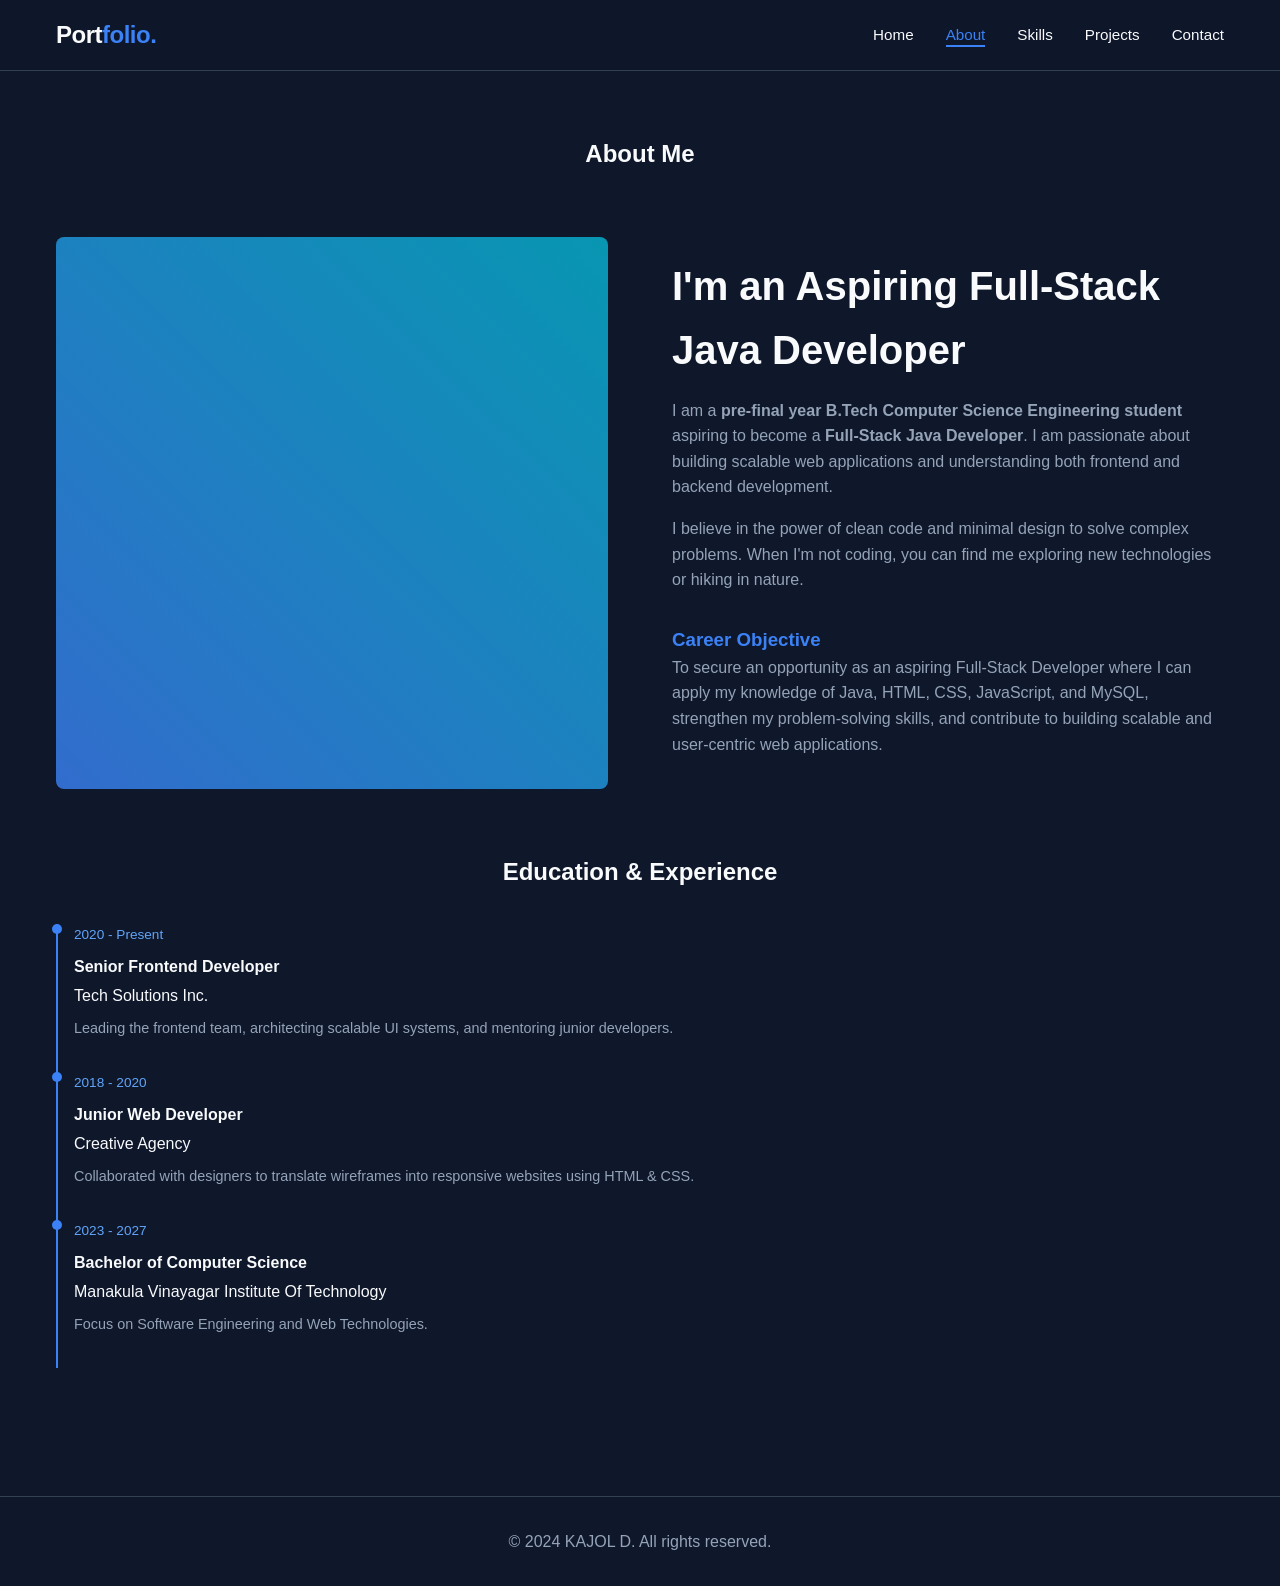
==== about.html @ 0f81b7f8 "Intial commit/ testing github pages" ====
<!DOCTYPE html>
<html lang="en">

<head>
    <meta charset="UTF-8">
    <meta name="viewport" content="width=device-width, initial-scale=1.0">
    <title>About Me | Portfolio</title>
    <link rel="stylesheet" href="css/style.css">
    <link rel="manifest" href="manifest.json">
</head>

<body>
    <header>
        <div class="container">
            <nav class="navbar">
                <a href="index.html" class="logo">Port<span>folio.</span></a>

                <input type="checkbox" id="nav-check">
                <label for="nav-check" class="menu-toggle">
                    <span class="bar"></span>
                    <span class="bar"></span>
                    <span class="bar"></span>
                </label>

                <ul class="nav-links">
                    <li><a href="index.html">Home</a></li>
                    <li><a href="about.html" class="active">About</a></li>
                    <li><a href="skills.html">Skills</a></li>
                    <li><a href="projects.html">Projects</a></li>
                    <li><a href="contact.html">Contact</a></li>
                </ul>
            </nav>
        </div>
    </header>

    <main>
        <section class="section">
            <div class="container">
                <h1 class="text-center" style="margin-bottom: var(--spacing-lg);">About Me</h1>

                <div class="about-grid">
                    <div class="about-image">
                        <!-- Placeholder for user profile image -->
                        <div
                            style="background: linear-gradient(45deg, var(--primary-color), var(--accent)); width: 100%; aspect-ratio: 1/1; border-radius: var(--radius); opacity: 0.8;">
                        </div>
                    </div>

                    <div class="about-text">
                        <h2>I'm an Aspiring Full-Stack Java Developer</h2>
                        <p> I am a <strong>pre-final year B.Tech Computer Science Engineering student</strong>
    aspiring to become a <strong>Full-Stack Java Developer</strong>. I am passionate
    about building scalable web applications and understanding both frontend and
    backend development.</p>
                        <p>I believe in the power of clean code and minimal design to solve complex problems. When I'm
                            not coding, you can find me exploring new technologies or hiking in nature.</p>

                        <div style="margin-top: 2rem;">
                            <h3 class="text-primary">Career Objective</h3>
                            <p> To secure an opportunity as an aspiring Full-Stack Developer where I can apply my knowledge of
    Java, HTML, CSS, JavaScript, and MySQL, strengthen my problem-solving skills, and contribute to
    building scalable and user-centric web applications.</p>
                        </div>
                    </div>
                </div>

                <div class="section">
                    <h2 class="text-center">Education & Experience</h2>
                    <div class="timeline">
                        <div class="timeline-item">
                            <span class="date">2020 - Present</span>
                            <h4>Senior Frontend Developer</h4>
                            <p>Tech Solutions Inc.</p>
                            <p style="font-size: 0.9rem; color: var(--text-muted); margin-top: 0.5rem;">Leading the
                                frontend team, architecting scalable UI systems, and mentoring junior developers.</p>
                        </div>
                        <div class="timeline-item">
                            <span class="date">2018 - 2020</span>
                            <h4>Junior Web Developer</h4>
                            <p>Creative Agency</p>
                            <p style="font-size: 0.9rem; color: var(--text-muted); margin-top: 0.5rem;">Collaborated
                                with designers to translate wireframes into responsive websites using HTML & CSS.</p>
                        </div>
                        <div class="timeline-item">
                            <span class="date">2023 - 2027</span>
                            <h4>Bachelor of Computer Science</h4>
                            <p>Manakula Vinayagar Institute Of Technology</p>
                            <p style="font-size: 0.9rem; color: var(--text-muted); margin-top: 0.5rem;">Focus on
                                Software Engineering and Web Technologies.</p>
                        </div>
                    </div>
                </div>
            </div>
        </section>
    </main>

    <footer>
        <div class="container">
            <p>&copy; 2024 KAJOL D. All rights reserved.</p>
        </div>
    </footer>
</body>

</html>
---- css/style.css ----
/* 
 * Portfolio Website - Main Stylesheet
 * Theme: Blue + Black
 * Tech: Pure CSS3 (No Frameworks)
 */

:root {
    --primary-color: #3b82f6; /* Modern Blue */
    --primary-dark: #2563eb;
    --primary-light: #60a5fa;
    --bg-color: #0f172a; /* deeply dark blue/black */
    --card-bg: #1e293b;
    --text-main: #f8fafc;
    --text-muted: #94a3b8;
    --accent: #06b6d4; /* Cyan accent */
    --border-color: #334155;
    
    --font-heading: -apple-system, BlinkMacSystemFont, "Segoe UI", Roboto, Helvetica, Arial, sans-serif;
    --font-body: -apple-system, BlinkMacSystemFont, "Segoe UI", Roboto, Helvetica, Arial, sans-serif;
    
    --spacing-xs: 0.5rem;
    --spacing-sm: 1rem;
    --spacing-md: 2rem;
    --spacing-lg: 4rem;
    
    --container-width: 1200px;
    --radius: 8px;
    --shadow: 0 4px 6px -1px rgba(0, 0, 0, 0.5), 0 2px 4px -1px rgba(0, 0, 0, 0.3);
}

/* Base Reset & Typography */
* {
    box-sizing: border-box;
    margin: 0;
    padding: 0;
}

body {
    font-family: var(--font-body);
    background-color: var(--bg-color);
    color: var(--text-main);
    line-height: 1.6;
    display: flex;
    flex-direction: column;
    min-height: 100vh;
}

a {
    text-decoration: none;
    color: inherit;
    transition: color 0.3s ease;
}

ul {
    list-style: none;
}

img {
    max-width: 100%;
    display: block;
}

/* Layout Utilities */
.container {
    width: 100%;
    max-width: var(--container-width);
    margin: 0 auto;
    padding: 0 var(--spacing-sm);
}

.section {
    padding: var(--spacing-lg) 0;
}

.text-center { text-align: center; }
.text-primary { color: var(--primary-color); }

.btn {
    display: inline-block;
    padding: 0.75rem 1.5rem;
    background-color: var(--primary-color);
    color: white;
    border-radius: var(--radius);
    font-weight: 600;
    transition: all 0.3s ease;
    border: 2px solid var(--primary-color);
    cursor: pointer;
}

.btn:hover {
    background-color: var(--primary-dark);
    border-color: var(--primary-dark);
    transform: translateY(-2px);
}

.btn-outline {
    background-color: transparent;
    color: var(--primary-color);
}

.btn-outline:hover {
    background-color: var(--primary-color);
    color: white;
}

/* Header & Navigation */
header {
    background-color: rgba(15, 23, 42, 0.95);
    backdrop-filter: blur(10px);
    border-bottom: 1px solid var(--border-color);
    position: sticky;
    top: 0;
    z-index: 1000;
}

.navbar {
    display: flex;
    justify-content: space-between;
    align-items: center;
    height: 70px;
}

.logo {
    font-size: 1.5rem;
    font-weight: 700;
    color: var(--text-main);
    letter-spacing: -0.5px;
}

.logo span {
    color: var(--primary-color);
}

.nav-links {
    display: flex;
    gap: var(--spacing-md);
}

.nav-links a {
    font-weight: 500;
    font-size: 0.95rem;
    position: relative;
    padding: 0.25rem 0;
}

.nav-links a::after {
    content: '';
    position: absolute;
    width: 0;
    height: 2px;
    bottom: 0;
    left: 0;
    background-color: var(--primary-color);
    transition: width 0.3s ease;
}

.nav-links a:hover::after,
.nav-links a.active::after {
    width: 100%;
}

.nav-links a:hover,
.nav-links a.active {
    color: var(--primary-color);
}

/* Mobile Menu (Checkbox Hack) */
.menu-toggle {
    display: none;
    flex-direction: column;
    cursor: pointer;
    gap: 5px;
}

.bar {
    width: 25px;
    height: 3px;
    background-color: var(--text-main);
    border-radius: 2px;
}

#nav-check {
    display: none;
}

/* Hero Section */
.hero {
    display: flex;
    align-items: center;
    justify-content: center;
    min-height: 80vh;
    text-align: center;
    background: radial-gradient(circle at top right, #1e293b 0%, transparent 40%),
                radial-gradient(circle at bottom left, #1e1b4b 0%, transparent 40%);
}

.hero-content h1 {
    font-size: 3.5rem;
    font-weight: 800;
    margin-bottom: var(--spacing-sm);
    line-height: 1.2;
}

.hero-content p {
    font-size: 1.25rem;
    color: var(--text-muted);
    margin-bottom: var(--spacing-md);
    max-width: 600px;
    margin-left: auto;
    margin-right: auto;
}

.hero-buttons {
    display: flex;
    gap: var(--spacing-sm);
    justify-content: center;
}

/* About Page */
.about-grid {
    display: grid;
    grid-template-columns: 1fr 1fr;
    gap: var(--spacing-lg);
    align-items: center;
}

.about-text h2 {
    font-size: 2.5rem;
    margin-bottom: var(--spacing-sm);
}

.about-text p {
    color: var(--text-muted);
    margin-bottom: var(--spacing-sm);
}

.timeline {
    margin-top: var(--spacing-md);
}

.timeline-item {
    border-left: 2px solid var(--primary-color);
    padding-left: var(--spacing-sm);
    padding-bottom: var(--spacing-md);
    position: relative;
}

.timeline-item::before {
    content: '';
    position: absolute;
    left: -6px;
    top: 0;
    width: 10px;
    height: 10px;
    background-color: var(--primary-color);
    border-radius: 50%;
}

.timeline-item h4 {
    color: var(--text-main);
    margin-bottom: 0.25rem;
}

.timeline-item .date {
    font-size: 0.85rem;
    color: var(--primary-light);
    margin-bottom: 0.5rem;
    display: block;
}

/* Skills Page */
.skills-grid {
    display: grid;
    grid-template-columns: repeat(auto-fit, minmax(300px, 1fr));
    gap: var(--spacing-md);
}

.skill-category {
    background-color: var(--card-bg);
    padding: var(--spacing-md);
    border-radius: var(--radius);
    box-shadow: var(--shadow);
    border: 1px solid var(--border-color);
}

.skill-category h3 {
    margin-bottom: var(--spacing-md);
    color: var(--primary-color);
    border-bottom: 1px solid var(--border-color);
    padding-bottom: 0.5rem;
}

.skill-item {
    margin-bottom: var(--spacing-sm);
}

.skill-info {
    display: flex;
    justify-content: space-between;
    margin-bottom: 0.25rem;
    font-size: 0.9rem;
}

.progress-bar {
    height: 8px;
    background-color: rgba(255,255,255,0.1);
    border-radius: 4px;
    overflow: hidden;
}

.progress {
    height: 100%;
    background-color: var(--primary-color);
    border-radius: 4px;
    width: 0;
    /* Animation helper usually requires JS or keyframes, we use simple width with transition */
    transition: width 1s ease-in-out; 
}

/* Projects Page */
.projects-grid {
    display: grid;
    grid-template-columns: repeat(auto-fill, minmax(300px, 1fr));
    gap: var(--spacing-md);
}

.project-card {
    background-color: var(--card-bg);
    border-radius: var(--radius);
    overflow: hidden;
    border: 1px solid var(--border-color);
    transition: transform 0.3s ease, border-color 0.3s ease;
}

.project-card:hover {
    transform: translateY(-5px);
    border-color: var(--primary-color);
}

.project-img {
    height: 200px;
    background-color: #334155; /* Placeholder color */
    display: flex;
    align-items: center;
    justify-content: center;
    color: rgba(255,255,255,0.2);
    font-size: 3rem;
}

.project-content {
    padding: var(--spacing-md);
}

.project-content h3 {
    margin-bottom: 0.5rem;
}

.project-content p {
    color: var(--text-muted);
    font-size: 0.9rem;
    margin-bottom: 1rem;
}

.tech-tag {
    display: inline-block;
    padding: 0.25rem 0.5rem;
    background-color: rgba(59, 130, 246, 0.1);
    color: var(--primary-light);
    border-radius: 4px;
    font-size: 0.75rem;
    margin-right: 0.5rem;
    margin-bottom: 0.5rem;
}

/* Contact Page */
.contact-container {
    display: grid;
    grid-template-columns: 1fr 1fr;
    gap: var(--spacing-lg);
}

.contact-info-item {
    display: flex;
    align-items: flex-start;
    margin-bottom: var(--spacing-md);
}

.contact-icon {
    width: 40px;
    height: 40px;
    background-color: rgba(59, 130, 246, 0.1);
    color: var(--primary-color);
    border-radius: 50%;
    display: flex;
    align-items: center;
    justify-content: center;
    margin-right: 1rem;
    font-size: 1.25rem;
    flex-shrink: 0;
}

.form-group {
    margin-bottom: 1rem;
}

.form-group label {
    display: block;
    margin-bottom: 0.5rem;
    font-size: 0.9rem;
}

.form-control {
    width: 100%;
    padding: 0.75rem;
    background-color: #0f172a;
    border: 1px solid var(--border-color);
    border-radius: var(--radius);
    color: white;
    font-family: inherit;
}

.form-control:focus {
    outline: none;
    border-color: var(--primary-color);
}

textarea.form-control {
    min-height: 150px;
    resize: vertical;
}

/* Footer */
footer {
    margin-top: auto;
    background-color: #0f172a;
    border-top: 1px solid var(--border-color);
    padding: var(--spacing-md) 0;
    text-align: center;
    color: var(--text-muted);
}

/* Responsive Styles */
@media (max-width: 768px) {
    .menu-toggle {
        display: flex;
    }

    .nav-links {
        display: none;
        flex-direction: column;
        position: absolute;
        top: 70px;
        left: 0;
        width: 100%;
        background-color: var(--bg-color);
        border-bottom: 1px solid var(--border-color);
        padding: 1rem;
        gap: 1rem;
        box-shadow: 0 10px 15px -3px rgba(0, 0, 0, 0.5);
    }
    
    /* The Magical Checkbox Hack */
    #nav-check:checked ~ .nav-links {
        display: flex;
    }

    .hero-content h1 {
        font-size: 2.5rem;
    }
    
    .about-grid, 
    .contact-container {
        grid-template-columns: 1fr;
    }
    
    .section {
        padding: var(--spacing-md) 0;
    }
}
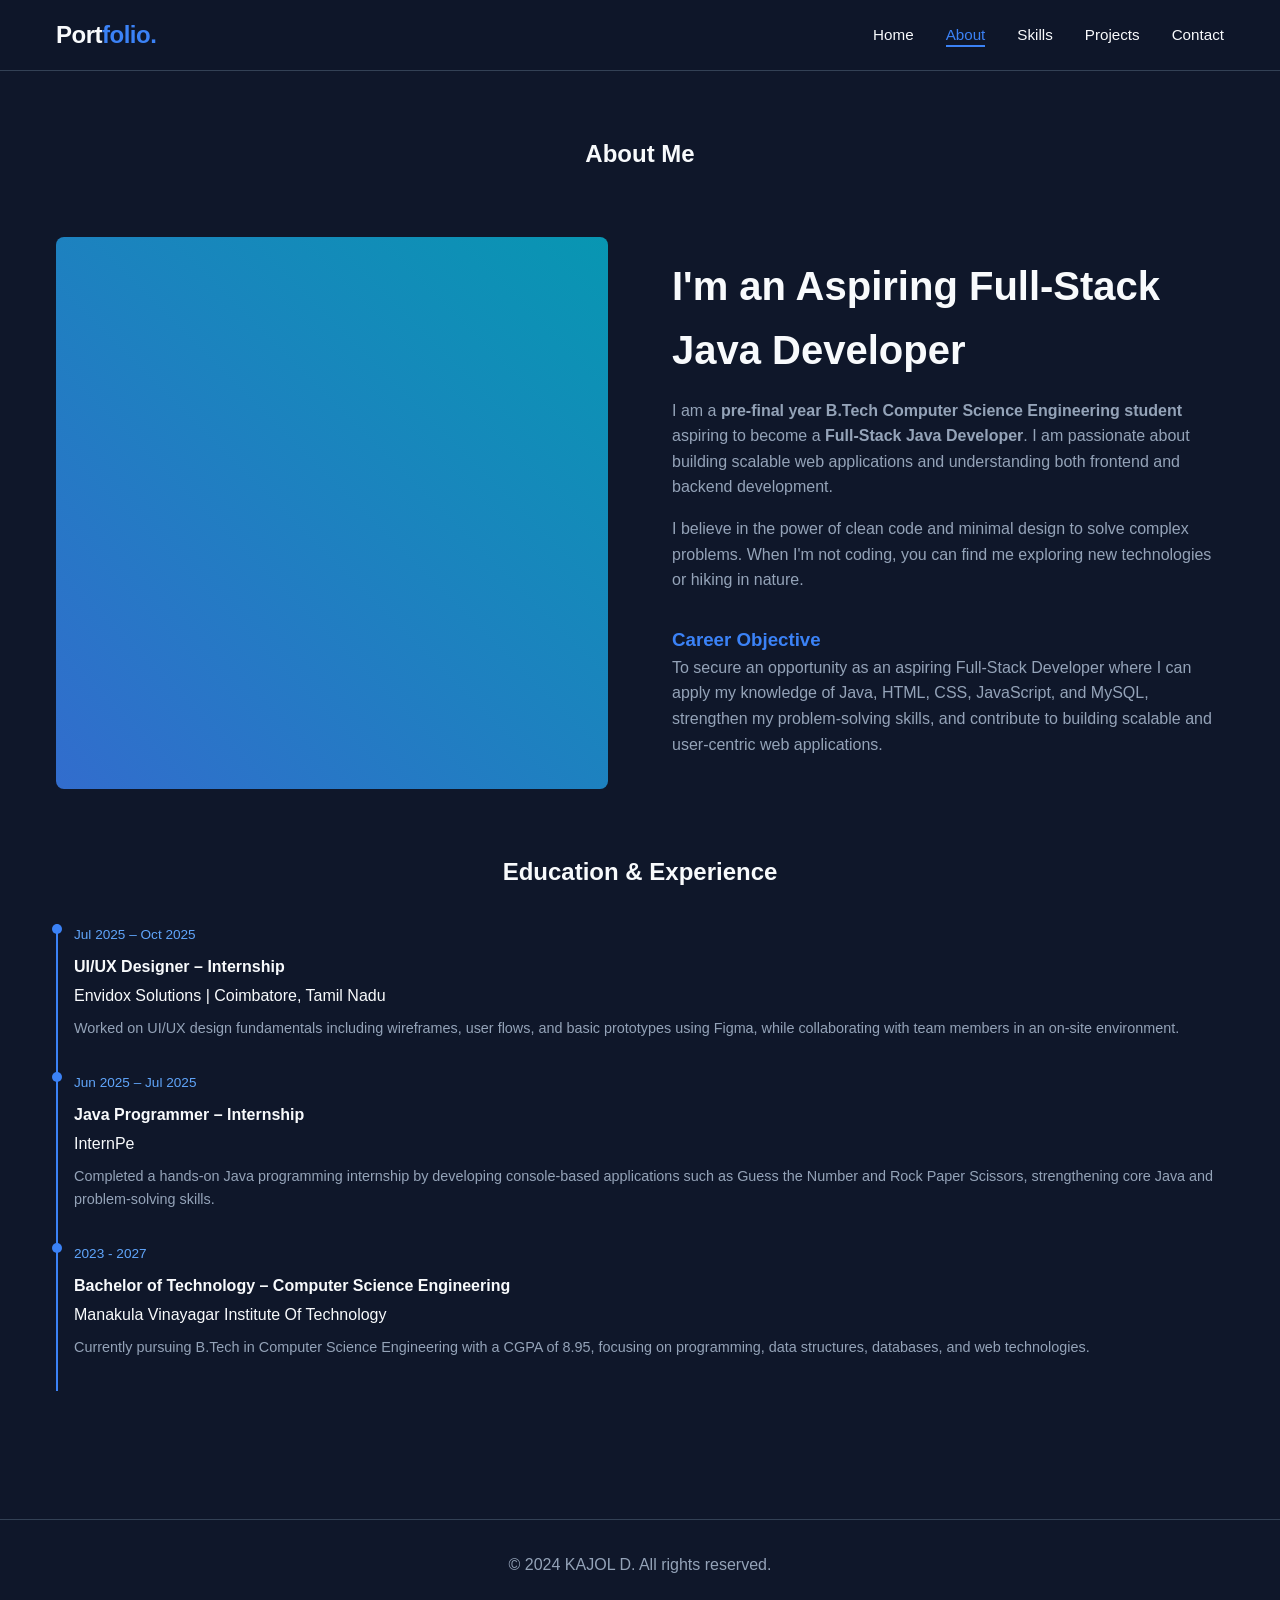
==== commit e1c3483c: "updated portfolio content" ====
--- a/about.html
+++ b/about.html
@@ -68,25 +68,27 @@
                     <h2 class="text-center">Education & Experience</h2>
                     <div class="timeline">
                         <div class="timeline-item">
-                            <span class="date">2020 - Present</span>
-                            <h4>Senior Frontend Developer</h4>
-                            <p>Tech Solutions Inc.</p>
-                            <p style="font-size: 0.9rem; color: var(--text-muted); margin-top: 0.5rem;">Leading the
-                                frontend team, architecting scalable UI systems, and mentoring junior developers.</p>
+                            <span class="date">Jul 2025 – Oct 2025</span>
+                            <h4>UI/UX Designer – Internship</h4>
+                            <p>Envidox Solutions | Coimbatore, Tamil Nadu</p>
+                            <p style="font-size: 0.9rem; color: var(--text-muted); margin-top: 0.5rem;">Worked on UI/UX design fundamentals including wireframes, user flows,
+                and basic prototypes using Figma, while collaborating with team members
+                in an on-site environment.</p>
                         </div>
                         <div class="timeline-item">
-                            <span class="date">2018 - 2020</span>
-                            <h4>Junior Web Developer</h4>
-                            <p>Creative Agency</p>
-                            <p style="font-size: 0.9rem; color: var(--text-muted); margin-top: 0.5rem;">Collaborated
-                                with designers to translate wireframes into responsive websites using HTML & CSS.</p>
+                            <span class="date">Jun 2025 – Jul 2025</span>
+                            <h4>Java Programmer – Internship</h4>
+                            <p>InternPe</p>
+                            <p style="font-size: 0.9rem; color: var(--text-muted); margin-top: 0.5rem;">Completed a hands-on Java programming internship by developing
+                console-based applications such as Guess the Number and
+                Rock Paper Scissors, strengthening core Java and problem-solving skills.</p>
                         </div>
                         <div class="timeline-item">
                             <span class="date">2023 - 2027</span>
-                            <h4>Bachelor of Computer Science</h4>
+                            <h4>Bachelor of Technology – Computer Science Engineering</h4>
                             <p>Manakula Vinayagar Institute Of Technology</p>
-                            <p style="font-size: 0.9rem; color: var(--text-muted); margin-top: 0.5rem;">Focus on
-                                Software Engineering and Web Technologies.</p>
+                            <p style="font-size: 0.9rem; color: var(--text-muted); margin-top: 0.5rem;">Currently pursuing B.Tech in Computer Science Engineering with a CGPA of 8.95,
+                focusing on programming, data structures, databases, and web technologies.</p>
                         </div>
                     </div>
                 </div>
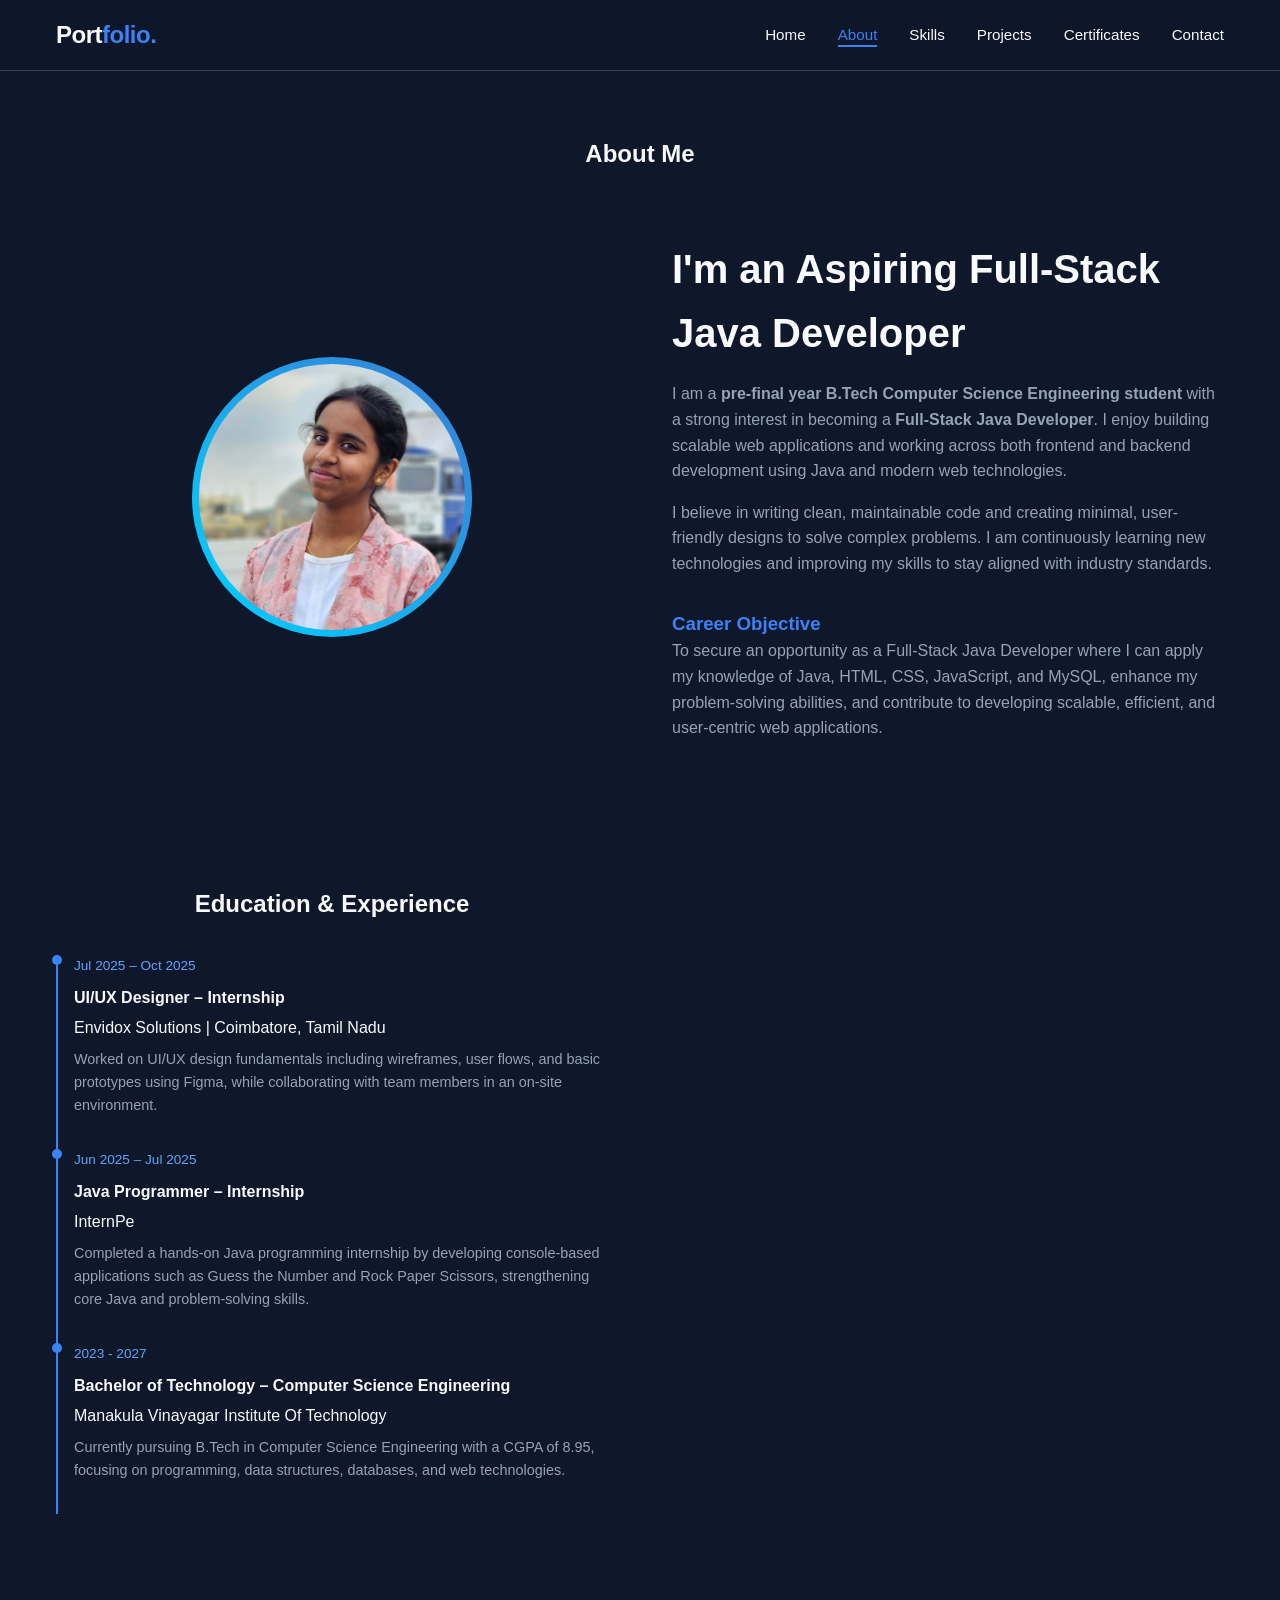
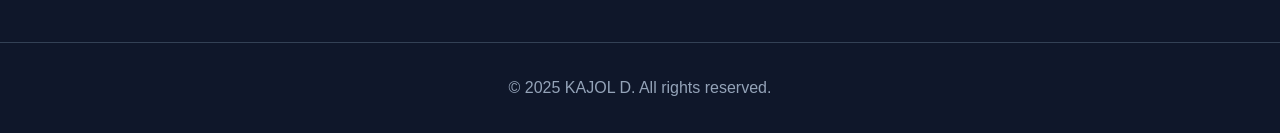
==== commit 3359c961: "Updated portfolio pages and added certificates section" ====
--- a/about.html
+++ b/about.html
@@ -27,6 +27,7 @@
                     <li><a href="about.html" class="active">About</a></li>
                     <li><a href="skills.html">Skills</a></li>
                     <li><a href="projects.html">Projects</a></li>
+                    <li><a href="certificates.html">Certificates</a></li>
                     <li><a href="contact.html">Contact</a></li>
                 </ul>
             </nav>
@@ -37,32 +38,40 @@
         <section class="section">
             <div class="container">
                 <h1 class="text-center" style="margin-bottom: var(--spacing-lg);">About Me</h1>
+                       <div class="about-grid">
+   <div class="about-image" style="width: 280px; height: 280px; aspect-ratio: 1/1; border-radius: 50%; overflow: hidden; background: linear-gradient(45deg, #00d2ff, #3a7bd5); padding: 7px; display: flex; align-items: center; justify-content: center; margin: 0 auto;">
+    <img src="images/profile.png.png" alt="Profile Picture" style="width: 100%; height: 100%; object-fit: cover; object-position: top; border-radius: 50%;">
+</div>
 
-                <div class="about-grid">
-                    <div class="about-image">
-                        <!-- Placeholder for user profile image -->
-                        <div
-                            style="background: linear-gradient(45deg, var(--primary-color), var(--accent)); width: 100%; aspect-ratio: 1/1; border-radius: var(--radius); opacity: 0.8;">
-                        </div>
-                    </div>
+
+
+              
 
                     <div class="about-text">
-                        <h2>I'm an Aspiring Full-Stack Java Developer</h2>
-                        <p> I am a <strong>pre-final year B.Tech Computer Science Engineering student</strong>
-    aspiring to become a <strong>Full-Stack Java Developer</strong>. I am passionate
-    about building scalable web applications and understanding both frontend and
-    backend development.</p>
-                        <p>I believe in the power of clean code and minimal design to solve complex problems. When I'm
-                            not coding, you can find me exploring new technologies or hiking in nature.</p>
+    <h2>I'm an Aspiring Full-Stack Java Developer</h2>
 
-                        <div style="margin-top: 2rem;">
-                            <h3 class="text-primary">Career Objective</h3>
-                            <p> To secure an opportunity as an aspiring Full-Stack Developer where I can apply my knowledge of
-    Java, HTML, CSS, JavaScript, and MySQL, strengthen my problem-solving skills, and contribute to
-    building scalable and user-centric web applications.</p>
-                        </div>
-                    </div>
-                </div>
+    <p>
+        I am a <strong>pre-final year B.Tech Computer Science Engineering student</strong> with a strong interest
+        in becoming a <strong>Full-Stack Java Developer</strong>. I enjoy building scalable web applications
+        and working across both frontend and backend development using Java and modern web technologies.
+    </p>
+
+    <p>
+        I believe in writing clean, maintainable code and creating minimal, user-friendly designs to solve
+        complex problems. I am continuously learning new technologies and improving my skills to stay
+        aligned with industry standards.
+    </p>
+
+    <div style="margin-top: 2rem;">
+        <h3 class="text-primary">Career Objective</h3>
+        <p>
+            To secure an opportunity as a Full-Stack Java Developer where I can apply my knowledge of
+            Java, HTML, CSS, JavaScript, and MySQL, enhance my problem-solving abilities, and contribute
+            to developing scalable, efficient, and user-centric web applications.
+        </p>
+    </div>
+</div>
+
 
                 <div class="section">
                     <h2 class="text-center">Education & Experience</h2>
@@ -98,7 +107,7 @@
 
     <footer>
         <div class="container">
-            <p>&copy; 2024 KAJOL D. All rights reserved.</p>
+            <p>&copy; 2025 KAJOL D. All rights reserved.</p>
         </div>
     </footer>
 </body>
--- a/css/style.css
+++ b/css/style.css
@@ -318,6 +318,7 @@
 }
 
 /* Projects Page */
+
 .projects-grid {
     display: grid;
     grid-template-columns: repeat(auto-fill, minmax(300px, 1fr));
@@ -346,6 +347,8 @@
     color: rgba(255,255,255,0.2);
     font-size: 3rem;
 }
+
+
 
 .project-content {
     padding: var(--spacing-md);
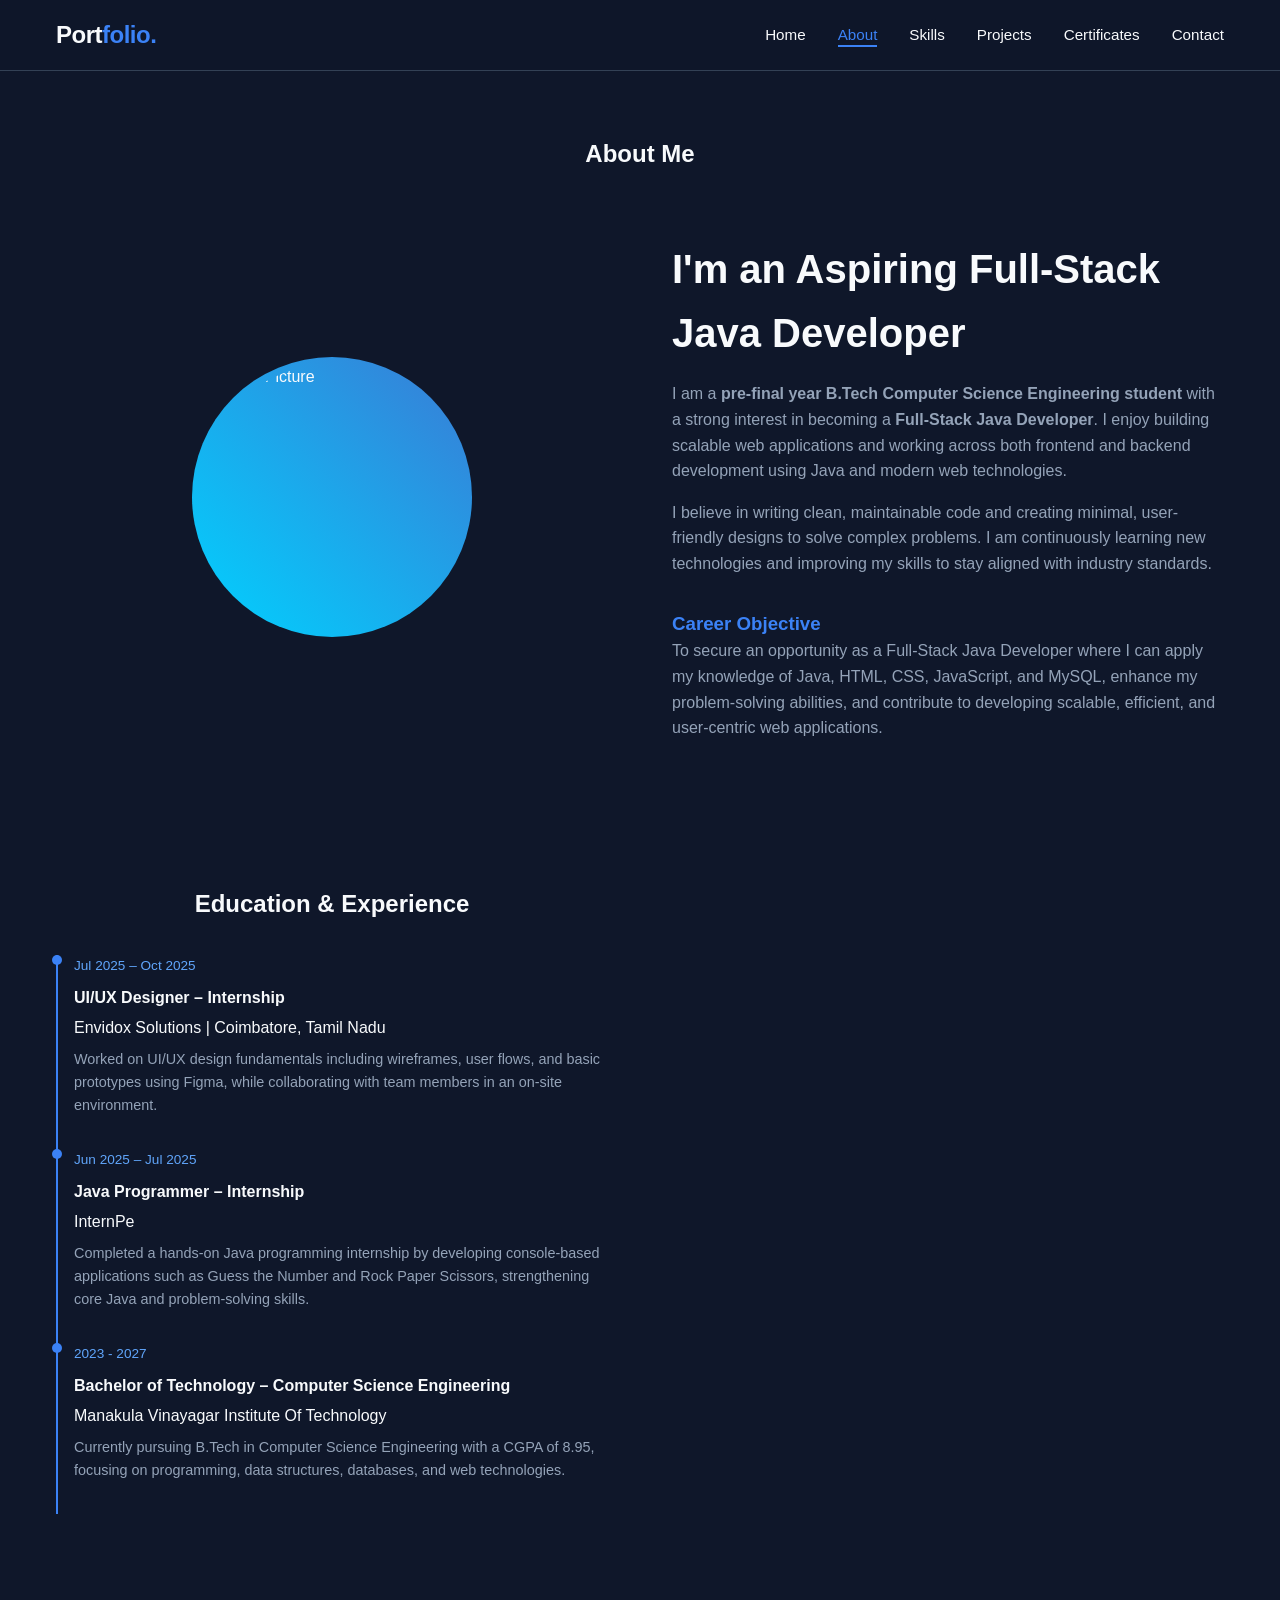
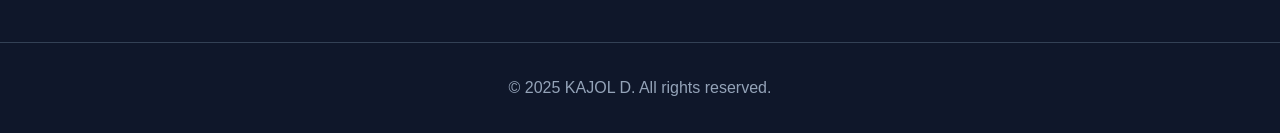
==== commit 8d162ed6: "Update about.html" ====
--- a/about.html
+++ b/about.html
@@ -40,7 +40,7 @@
                 <h1 class="text-center" style="margin-bottom: var(--spacing-lg);">About Me</h1>
                        <div class="about-grid">
    <div class="about-image" style="width: 280px; height: 280px; aspect-ratio: 1/1; border-radius: 50%; overflow: hidden; background: linear-gradient(45deg, #00d2ff, #3a7bd5); padding: 7px; display: flex; align-items: center; justify-content: center; margin: 0 auto;">
-    <img src="images/profile.png.png" alt="Profile Picture" style="width: 100%; height: 100%; object-fit: cover; object-position: top; border-radius: 50%;">
+    <img src="images/coatpic.png" alt="Profile Picture" style="width: 100%; height: 100%; object-fit: cover; object-position: top; border-radius: 50%;">
 </div>
 
 
@@ -112,4 +112,4 @@
     </footer>
 </body>
 
-</html>+</html>
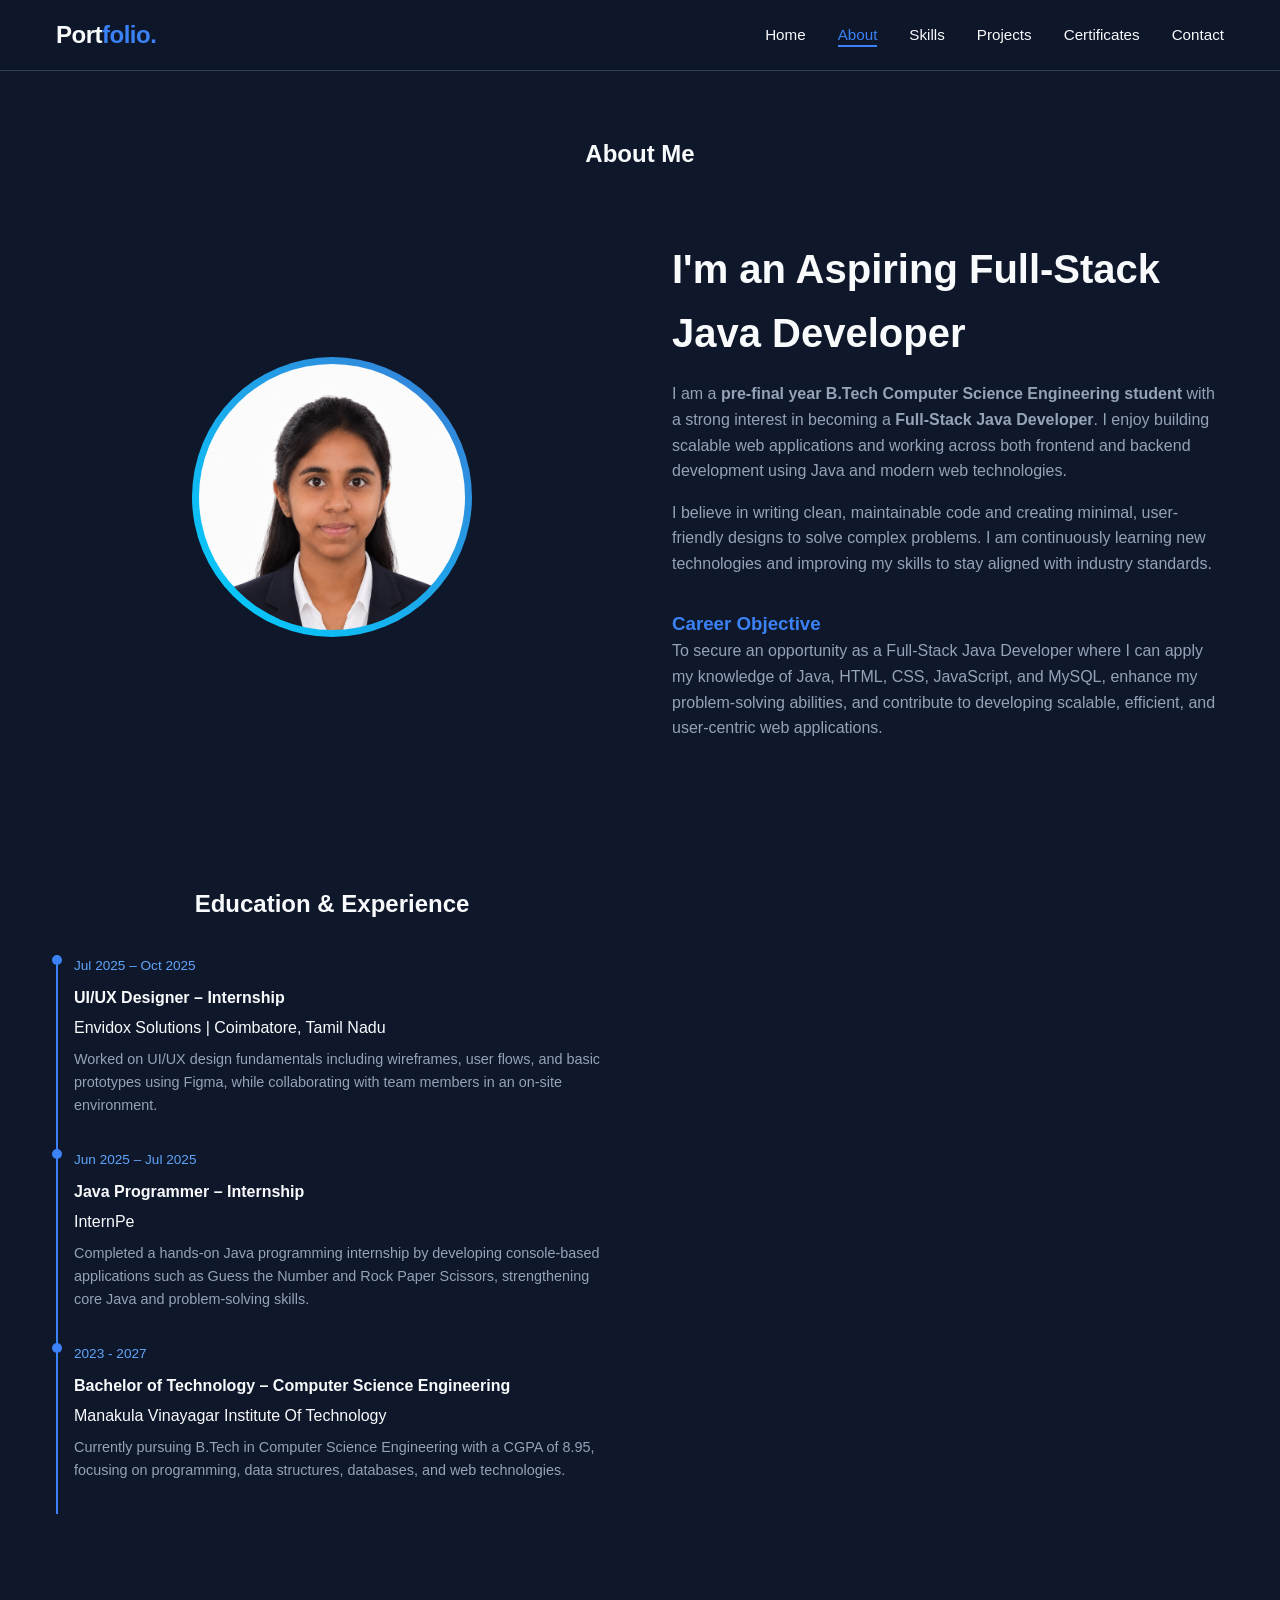
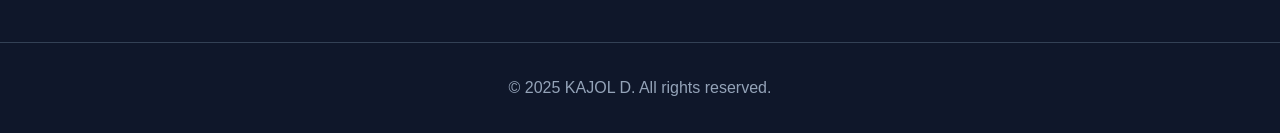
==== commit 46a139ab: "Update about.html" ====
--- a/about.html
+++ b/about.html
@@ -40,7 +40,7 @@
                 <h1 class="text-center" style="margin-bottom: var(--spacing-lg);">About Me</h1>
                        <div class="about-grid">
    <div class="about-image" style="width: 280px; height: 280px; aspect-ratio: 1/1; border-radius: 50%; overflow: hidden; background: linear-gradient(45deg, #00d2ff, #3a7bd5); padding: 7px; display: flex; align-items: center; justify-content: center; margin: 0 auto;">
-    <img src="images/coatpic.png" alt="Profile Picture" style="width: 100%; height: 100%; object-fit: cover; object-position: top; border-radius: 50%;">
+    <img src="images/profile.png.png.png" alt="Profile Picture" style="width: 100%; height: 100%; object-fit: cover; object-position: top; border-radius: 50%;">
 </div>
 
 
